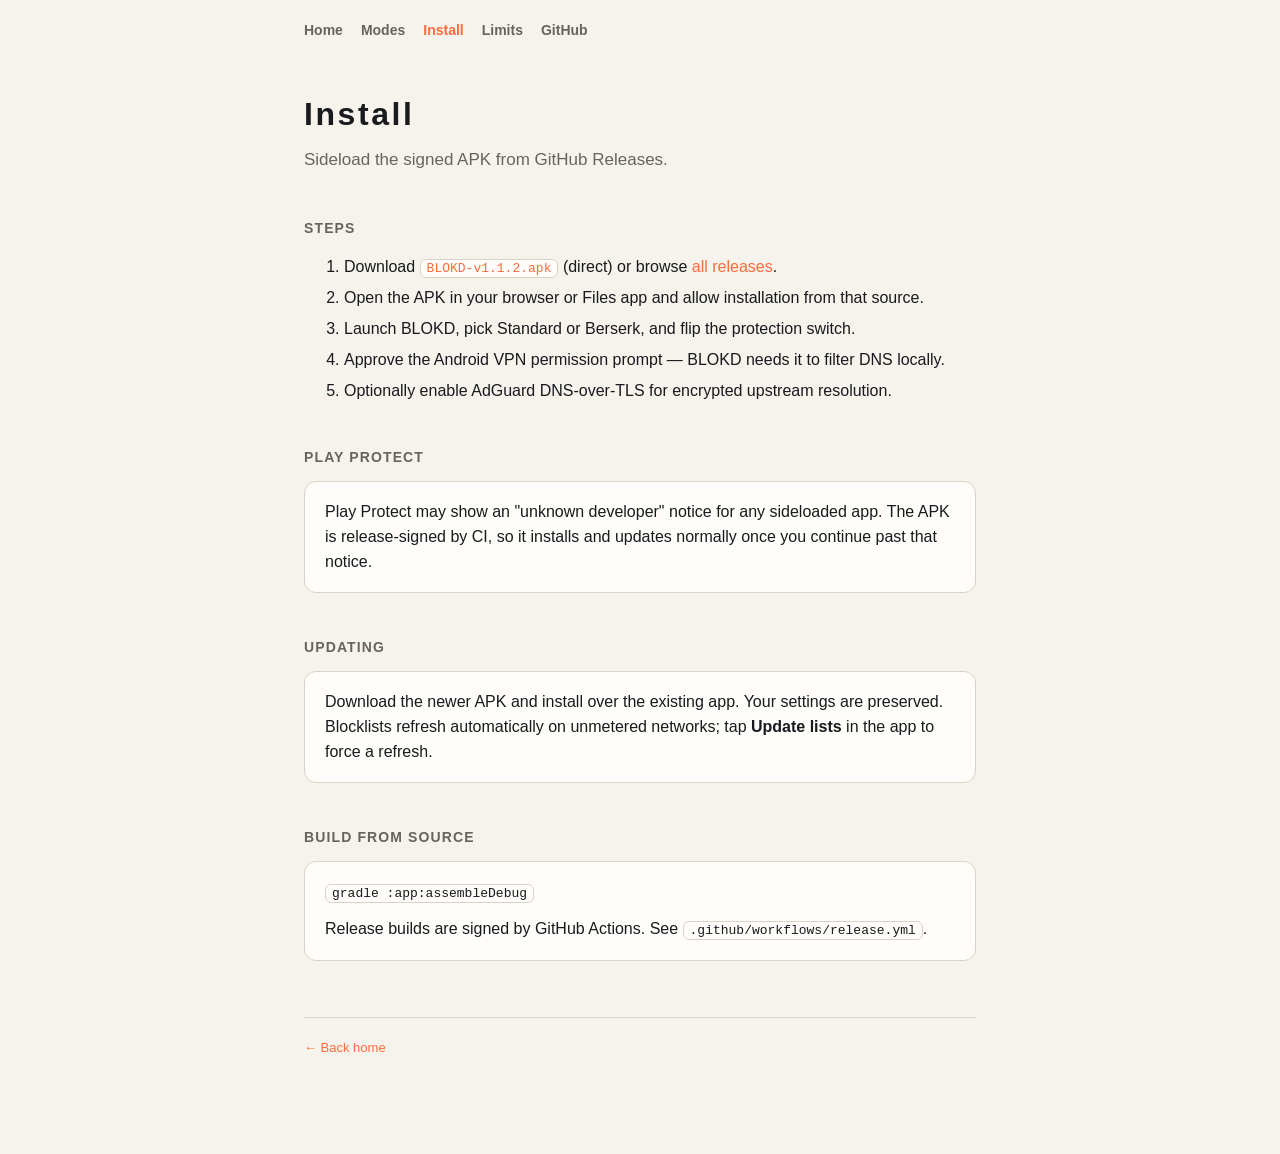
==== docs/install.html @ 342e2b6f "Replace teal B icon with black-and-white BLOKD logo Use the new geometric white-on-black B mark for " ====
<!doctype html>
<html lang="en">
<head>
  <meta charset="utf-8" />
  <meta name="viewport" content="width=device-width, initial-scale=1" />
  <title>BLOKD — Install</title>
  <meta property="og:image" content="https://anishfyi.github.io/BLOKD/blokd-banner-bw.png" />
  <meta name="twitter:card" content="summary_large_image" />
  <meta name="twitter:image" content="https://anishfyi.github.io/BLOKD/blokd-banner-bw.png" />
  <link rel="icon" type="image/png" href="favicon.png" />
  <link rel="stylesheet" href="site.css" />
</head>
<body>
  <nav>
    <a href="index.html">Home</a>
    <a href="modes.html">Modes</a>
    <a class="active" href="install.html">Install</a>
    <a href="limitations.html">Limits</a>
    <a href="https://github.com/anishfyi/BLOKD">GitHub</a>
  </nav>
  <main>
    <h1 class="brand" style="font-size:32px;letter-spacing:0.08em;">Install</h1>
    <p class="tag">Sideload the signed APK from GitHub Releases.</p>

    <h2>Steps</h2>
    <ol>
      <li>Download <a href="https://github.com/anishfyi/BLOKD/releases/download/v1.1.2/BLOKD-v1.1.2.apk"><code>BLOKD-v1.1.2.apk</code></a> (direct) or browse <a href="https://github.com/anishfyi/BLOKD/releases/tag/v1.1.2">all releases</a>.</li>
      <li>Open the APK in your browser or Files app and allow installation from that source.</li>
      <li>Launch BLOKD, pick Standard or Berserk, and flip the protection switch.</li>
      <li>Approve the Android VPN permission prompt — BLOKD needs it to filter DNS locally.</li>
      <li>Optionally enable AdGuard DNS-over-TLS for encrypted upstream resolution.</li>
    </ol>

    <h2>Play Protect</h2>
    <div class="card">
      Play Protect may show an "unknown developer" notice for any sideloaded app. The APK is release-signed by CI, so it installs and updates normally once you continue past that notice.
    </div>

    <h2>Updating</h2>
    <div class="card">
      Download the newer APK and install over the existing app. Your settings are preserved. Blocklists refresh automatically on unmetered networks; tap <b>Update lists</b> in the app to force a refresh.
    </div>

    <h2>Build from source</h2>
    <div class="card">
      <code>gradle :app:assembleDebug</code>
      <p style="margin:12px 0 0;">Release builds are signed by GitHub Actions. See <code>.github/workflows/release.yml</code>.</p>
    </div>

    <footer>
      <a href="index.html">← Back home</a>
    </footer>
  </main>
</body>
</html>
---- docs/site.css ----
:root {
  --bg: #f6f3ec;
  --fg: #181a1e;
  --muted: #68645d;
  --card: #fffdf9;
  --border: #d8d3c8;
  --accent: #ff6b3d;
  --accent-fg: #ffffff;
  --accent-soft: #ffe4d8;
}
@media (prefers-color-scheme: dark) {
  :root {
    --bg: #101114;
    --fg: #f4f1ea;
    --muted: #bdb8af;
    --card: #1a1c20;
    --border: #3b3d42;
    --accent: #ff895f;
    --accent-fg: #3d1003;
    --accent-soft: #5a1d0a;
  }
}
* { box-sizing: border-box; }
html, body { margin: 0; padding: 0; }
body {
  background: var(--bg);
  color: var(--fg);
  font-family: -apple-system, BlinkMacSystemFont, "Segoe UI", Roboto, Helvetica, Arial, sans-serif;
  line-height: 1.55;
  -webkit-font-smoothing: antialiased;
}
a { color: var(--accent); text-decoration: none; }
a:hover { text-decoration: underline; }
nav {
  max-width: 720px;
  margin: 0 auto;
  padding: 20px 24px 0;
  display: flex;
  gap: 18px;
  flex-wrap: wrap;
  font-size: 14px;
  font-weight: 600;
}
nav a { color: var(--muted); }
nav a.active { color: var(--accent); }
main {
  max-width: 720px;
  margin: 0 auto;
  padding: 48px 24px 96px;
}
.hero-banner {
  display: block;
  width: 100%;
  height: auto;
  border-radius: 12px;
  margin-bottom: 32px;
  border: 1px solid var(--border);
}
.brand {
  font-weight: 800;
  letter-spacing: 0.14em;
  font-size: 44px;
  margin: 0 0 8px;
}
.tag { color: var(--muted); font-size: 17px; margin: 0 0 36px; }
.hero { text-align: center; margin-bottom: 8px; }
.logo { width: 88px; height: 88px; margin-bottom: 14px; }
.btn {
  display: inline-block;
  background: var(--accent);
  color: var(--accent-fg);
  text-decoration: none;
  font-weight: 700;
  padding: 12px 22px;
  border-radius: 10px;
  font-size: 15px;
}
.btn.secondary {
  background: transparent;
  color: var(--fg);
  border: 1px solid var(--border);
  margin-left: 10px;
}
h2 {
  font-size: 14px;
  text-transform: uppercase;
  letter-spacing: 0.08em;
  color: var(--muted);
  margin: 44px 0 12px;
}
.card {
  background: var(--card);
  border: 1px solid var(--border);
  border-radius: 12px;
  padding: 18px 20px;
  margin-top: 12px;
}
.card h3 { margin: 0 0 8px; font-size: 18px; }
ul { padding-left: 20px; }
li { margin: 6px 0; }
code {
  background: var(--card);
  border: 1px solid var(--border);
  border-radius: 6px;
  padding: 1px 6px;
  font-size: 13px;
}
.badge {
  display: inline-block;
  background: var(--accent-soft);
  color: var(--accent);
  font-size: 12px;
  font-weight: 700;
  padding: 3px 8px;
  border-radius: 6px;
  margin-left: 8px;
}
footer {
  margin-top: 56px;
  color: var(--muted);
  font-size: 13px;
  border-top: 1px solid var(--border);
  padding-top: 20px;
}
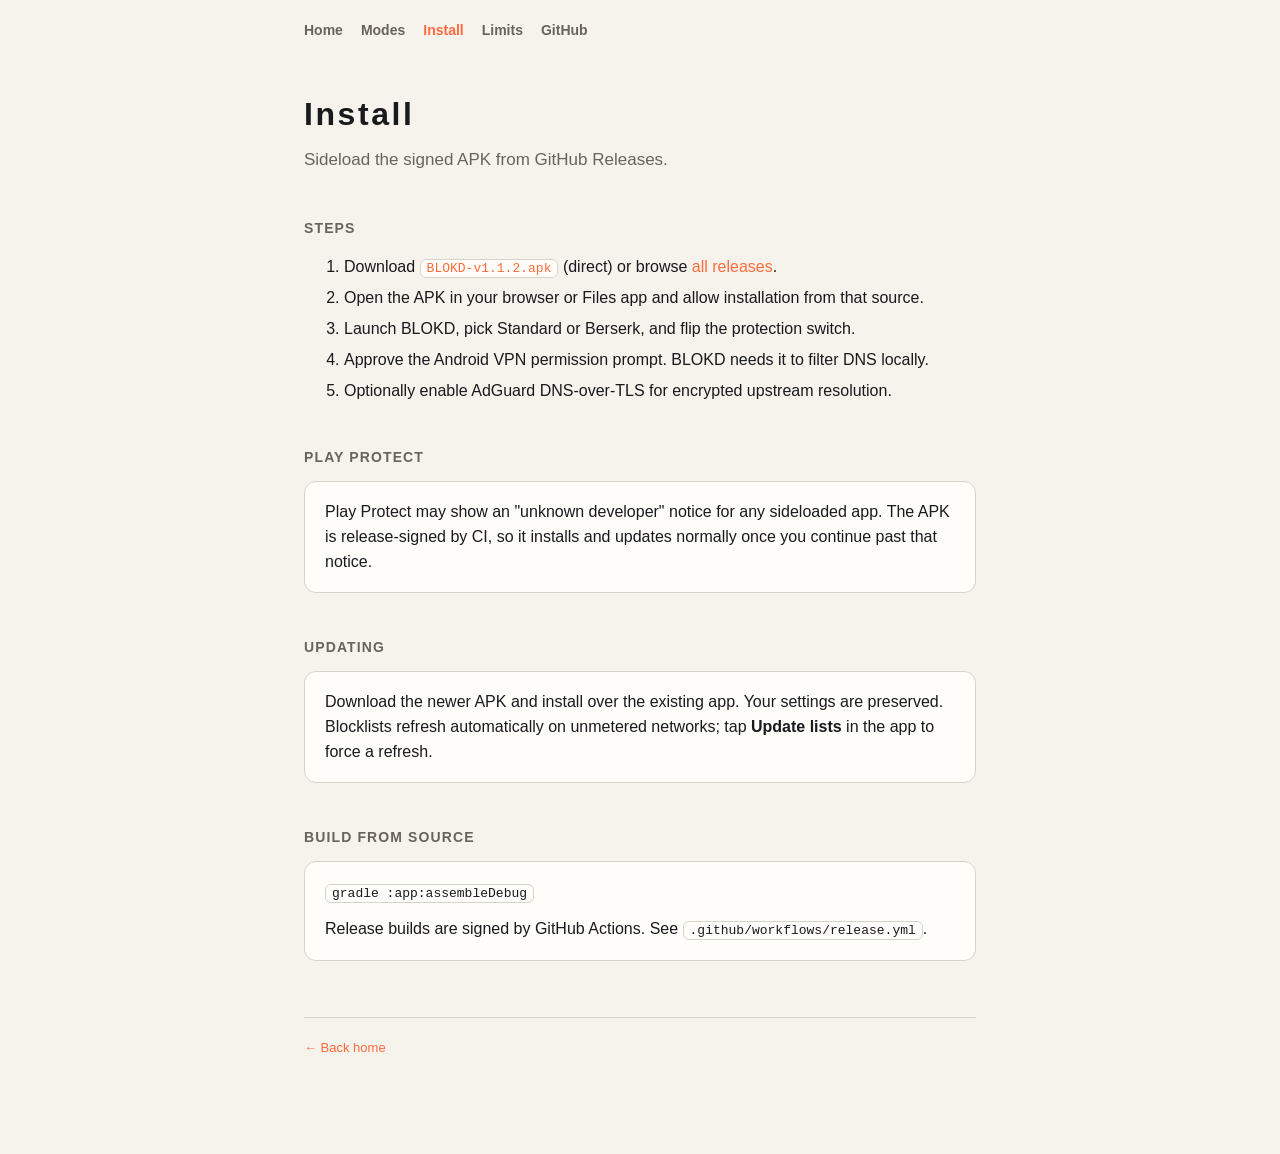
==== commit 7b2312ce: "Remove em dashes from docs, README, and code comments Replace with colons, periods, or plain phrasin" ====
--- a/docs/install.html
+++ b/docs/install.html
@@ -3,7 +3,7 @@
 <head>
   <meta charset="utf-8" />
   <meta name="viewport" content="width=device-width, initial-scale=1" />
-  <title>BLOKD — Install</title>
+  <title>BLOKD: Install</title>
   <meta property="og:image" content="https://anishfyi.github.io/BLOKD/blokd-banner-bw.png" />
   <meta name="twitter:card" content="summary_large_image" />
   <meta name="twitter:image" content="https://anishfyi.github.io/BLOKD/blokd-banner-bw.png" />
@@ -27,7 +27,7 @@
       <li>Download <a href="https://github.com/anishfyi/BLOKD/releases/download/v1.1.2/BLOKD-v1.1.2.apk"><code>BLOKD-v1.1.2.apk</code></a> (direct) or browse <a href="https://github.com/anishfyi/BLOKD/releases/tag/v1.1.2">all releases</a>.</li>
       <li>Open the APK in your browser or Files app and allow installation from that source.</li>
       <li>Launch BLOKD, pick Standard or Berserk, and flip the protection switch.</li>
-      <li>Approve the Android VPN permission prompt — BLOKD needs it to filter DNS locally.</li>
+      <li>Approve the Android VPN permission prompt. BLOKD needs it to filter DNS locally.</li>
       <li>Optionally enable AdGuard DNS-over-TLS for encrypted upstream resolution.</li>
     </ol>
 
--- a/docs/site.css
+++ b/docs/site.css
@@ -47,14 +47,6 @@
   max-width: 720px;
   margin: 0 auto;
   padding: 48px 24px 96px;
-}
-.hero-banner {
-  display: block;
-  width: 100%;
-  height: auto;
-  border-radius: 12px;
-  margin-bottom: 32px;
-  border: 1px solid var(--border);
 }
 .brand {
   font-weight: 800;
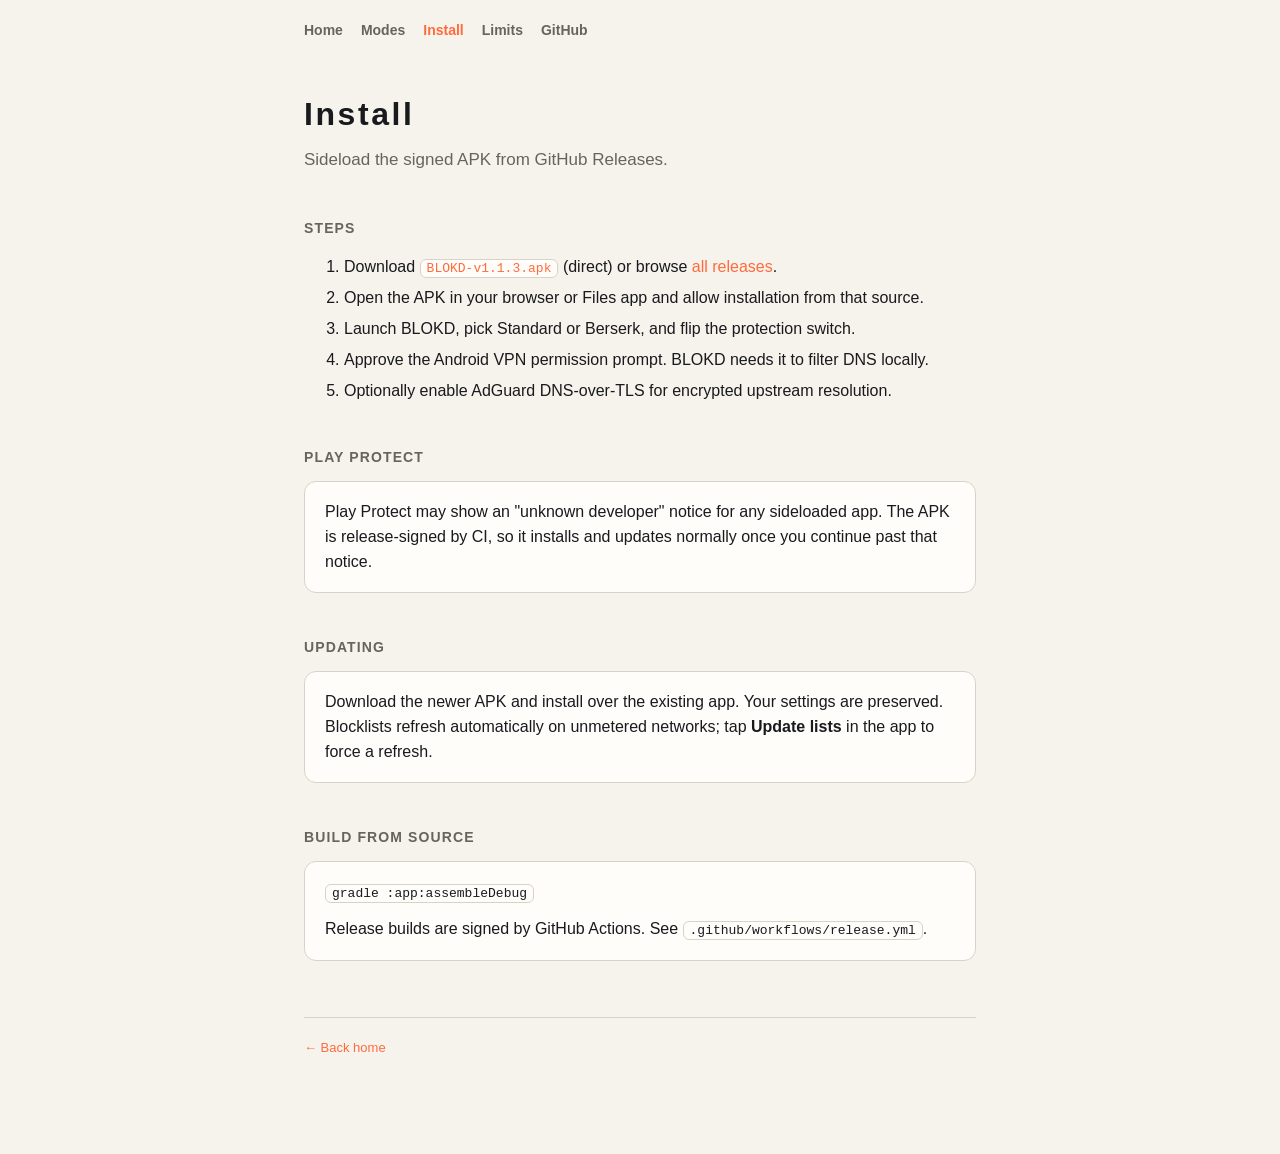
==== commit 9a2c06c5: "Update app and site icon to exact white-on-black B mark Replace launcher, favicon, and README logo a" ====
--- a/docs/install.html
+++ b/docs/install.html
@@ -24,7 +24,7 @@
 
     <h2>Steps</h2>
     <ol>
-      <li>Download <a href="https://github.com/anishfyi/BLOKD/releases/download/v1.1.2/BLOKD-v1.1.2.apk"><code>BLOKD-v1.1.2.apk</code></a> (direct) or browse <a href="https://github.com/anishfyi/BLOKD/releases/tag/v1.1.2">all releases</a>.</li>
+      <li>Download <a href="https://github.com/anishfyi/BLOKD/releases/download/v1.1.3/BLOKD-v1.1.3.apk"><code>BLOKD-v1.1.3.apk</code></a> (direct) or browse <a href="https://github.com/anishfyi/BLOKD/releases/tag/v1.1.3">all releases</a>.</li>
       <li>Open the APK in your browser or Files app and allow installation from that source.</li>
       <li>Launch BLOKD, pick Standard or Berserk, and flip the protection switch.</li>
       <li>Approve the Android VPN permission prompt. BLOKD needs it to filter DNS locally.</li>
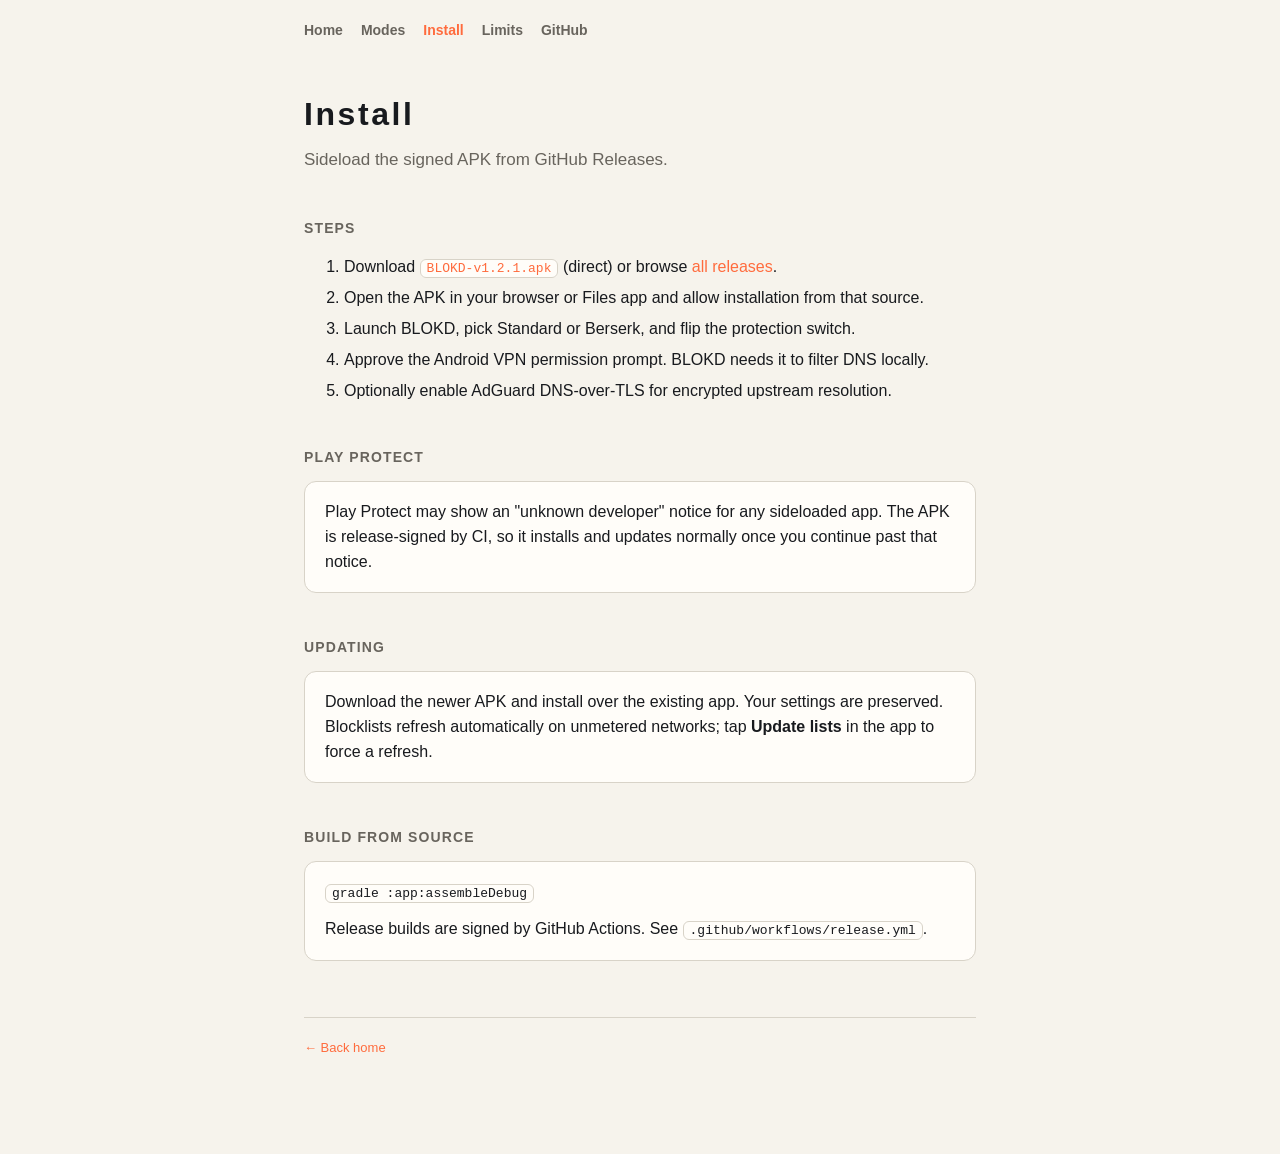
==== commit 95bf12a3: "docs(site): point GitHub Pages download links at v1.2.1 index.html hero button and install.html step" ====
--- a/docs/install.html
+++ b/docs/install.html
@@ -24,7 +24,7 @@
 
     <h2>Steps</h2>
     <ol>
-      <li>Download <a href="https://github.com/anishfyi/BLOKD/releases/download/v1.1.3/BLOKD-v1.1.3.apk"><code>BLOKD-v1.1.3.apk</code></a> (direct) or browse <a href="https://github.com/anishfyi/BLOKD/releases/tag/v1.1.3">all releases</a>.</li>
+      <li>Download <a href="https://github.com/anishfyi/BLOKD/releases/download/v1.2.1/BLOKD-v1.2.1.apk"><code>BLOKD-v1.2.1.apk</code></a> (direct) or browse <a href="https://github.com/anishfyi/BLOKD/releases/tag/v1.2.1">all releases</a>.</li>
       <li>Open the APK in your browser or Files app and allow installation from that source.</li>
       <li>Launch BLOKD, pick Standard or Berserk, and flip the protection switch.</li>
       <li>Approve the Android VPN permission prompt. BLOKD needs it to filter DNS locally.</li>
--- a/docs/site.css
+++ b/docs/site.css
@@ -57,6 +57,14 @@
 .tag { color: var(--muted); font-size: 17px; margin: 0 0 36px; }
 .hero { text-align: center; margin-bottom: 8px; }
 .logo { width: 88px; height: 88px; margin-bottom: 14px; }
+.hero-actions {
+  display: flex;
+  flex-wrap: wrap;
+  gap: 12px;
+  justify-content: center;
+  align-items: center;
+  margin-top: 4px;
+}
 .btn {
   display: inline-block;
   background: var(--accent);
@@ -71,7 +79,6 @@
   background: transparent;
   color: var(--fg);
   border: 1px solid var(--border);
-  margin-left: 10px;
 }
 h2 {
   font-size: 14px;
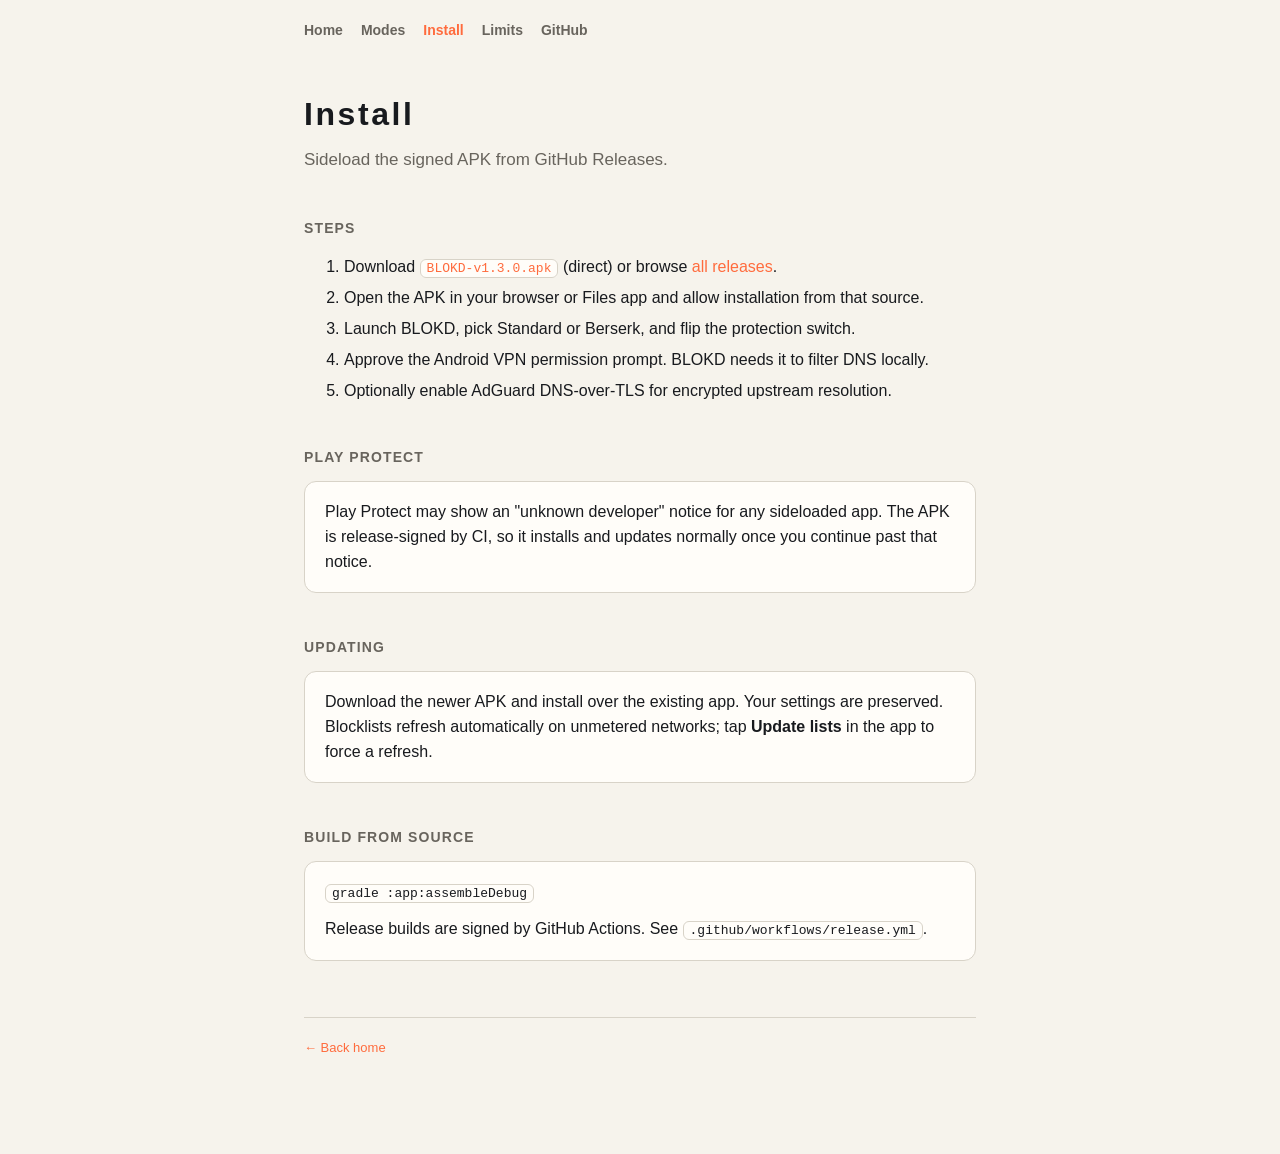
==== commit 703897ee: "feat(dns): in-memory DNS cache (v1.3.0) Add a pure-JVM TTL + LRU DnsCache keyed on qname/qtype/qclas" ====
--- a/docs/install.html
+++ b/docs/install.html
@@ -24,7 +24,7 @@
 
     <h2>Steps</h2>
     <ol>
-      <li>Download <a href="https://github.com/anishfyi/BLOKD/releases/download/v1.2.1/BLOKD-v1.2.1.apk"><code>BLOKD-v1.2.1.apk</code></a> (direct) or browse <a href="https://github.com/anishfyi/BLOKD/releases/tag/v1.2.1">all releases</a>.</li>
+      <li>Download <a href="https://github.com/anishfyi/BLOKD/releases/download/v1.3.0/BLOKD-v1.3.0.apk"><code>BLOKD-v1.3.0.apk</code></a> (direct) or browse <a href="https://github.com/anishfyi/BLOKD/releases/tag/v1.3.0">all releases</a>.</li>
       <li>Open the APK in your browser or Files app and allow installation from that source.</li>
       <li>Launch BLOKD, pick Standard or Berserk, and flip the protection switch.</li>
       <li>Approve the Android VPN permission prompt. BLOKD needs it to filter DNS locally.</li>
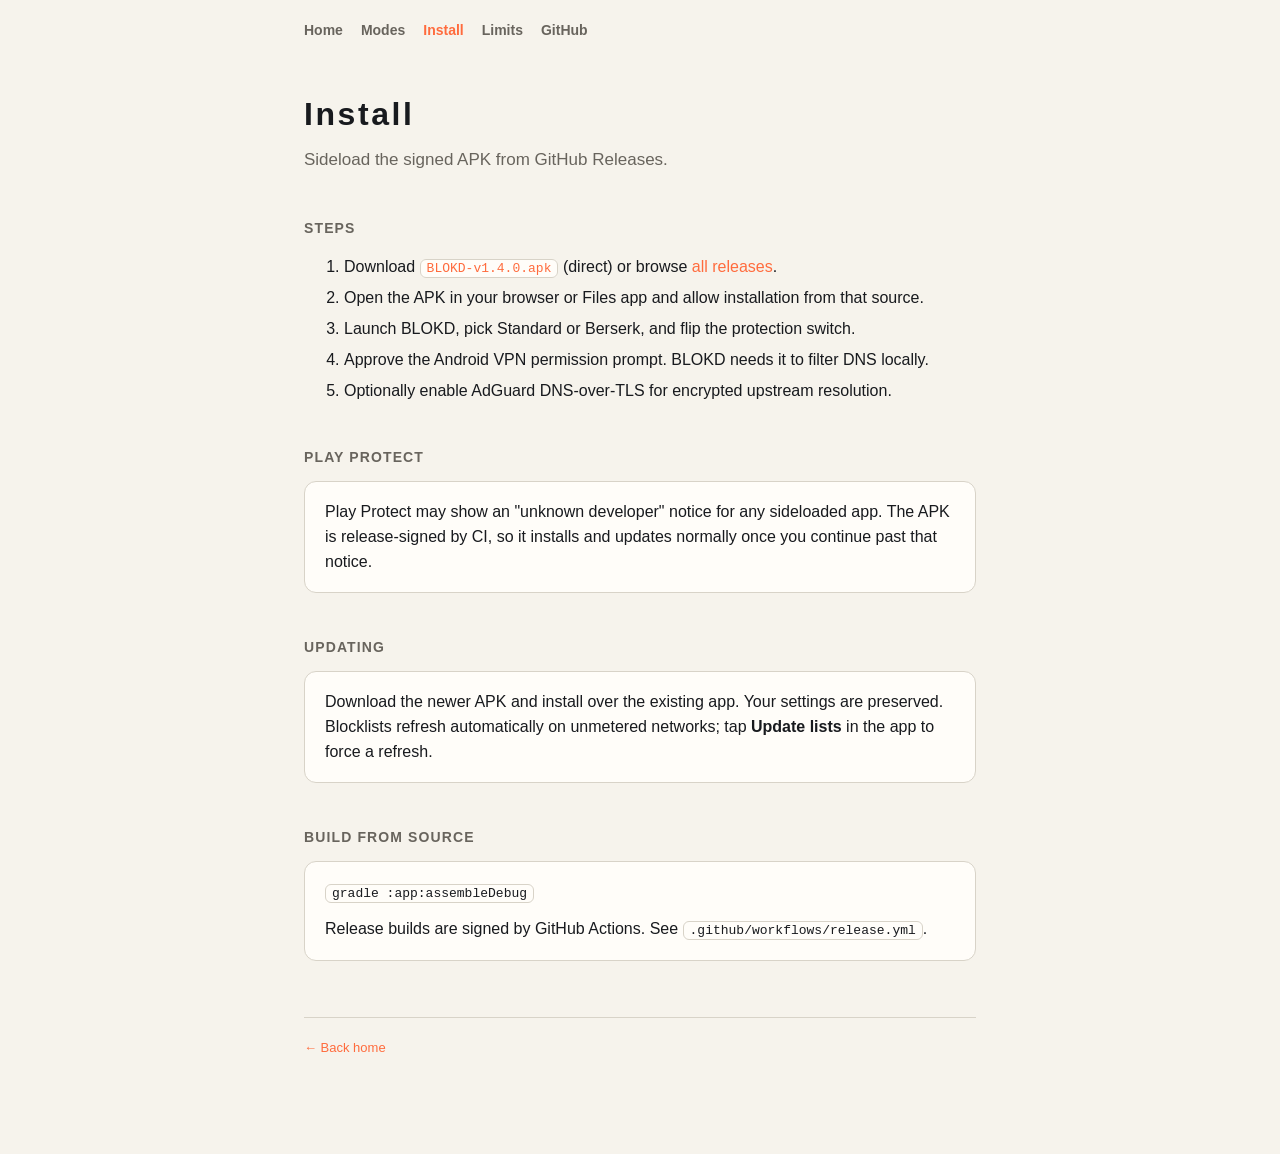
==== commit e086bd59: "feat(ui): allowlist editor (v1.4.0) Add an in-app Allowlist card to add/remove domains that are neve" ====
--- a/docs/install.html
+++ b/docs/install.html
@@ -24,7 +24,7 @@
 
     <h2>Steps</h2>
     <ol>
-      <li>Download <a href="https://github.com/anishfyi/BLOKD/releases/download/v1.3.0/BLOKD-v1.3.0.apk"><code>BLOKD-v1.3.0.apk</code></a> (direct) or browse <a href="https://github.com/anishfyi/BLOKD/releases/tag/v1.3.0">all releases</a>.</li>
+      <li>Download <a href="https://github.com/anishfyi/BLOKD/releases/download/v1.4.0/BLOKD-v1.4.0.apk"><code>BLOKD-v1.4.0.apk</code></a> (direct) or browse <a href="https://github.com/anishfyi/BLOKD/releases/tag/v1.4.0">all releases</a>.</li>
       <li>Open the APK in your browser or Files app and allow installation from that source.</li>
       <li>Launch BLOKD, pick Standard or Berserk, and flip the protection switch.</li>
       <li>Approve the Android VPN permission prompt. BLOKD needs it to filter DNS locally.</li>
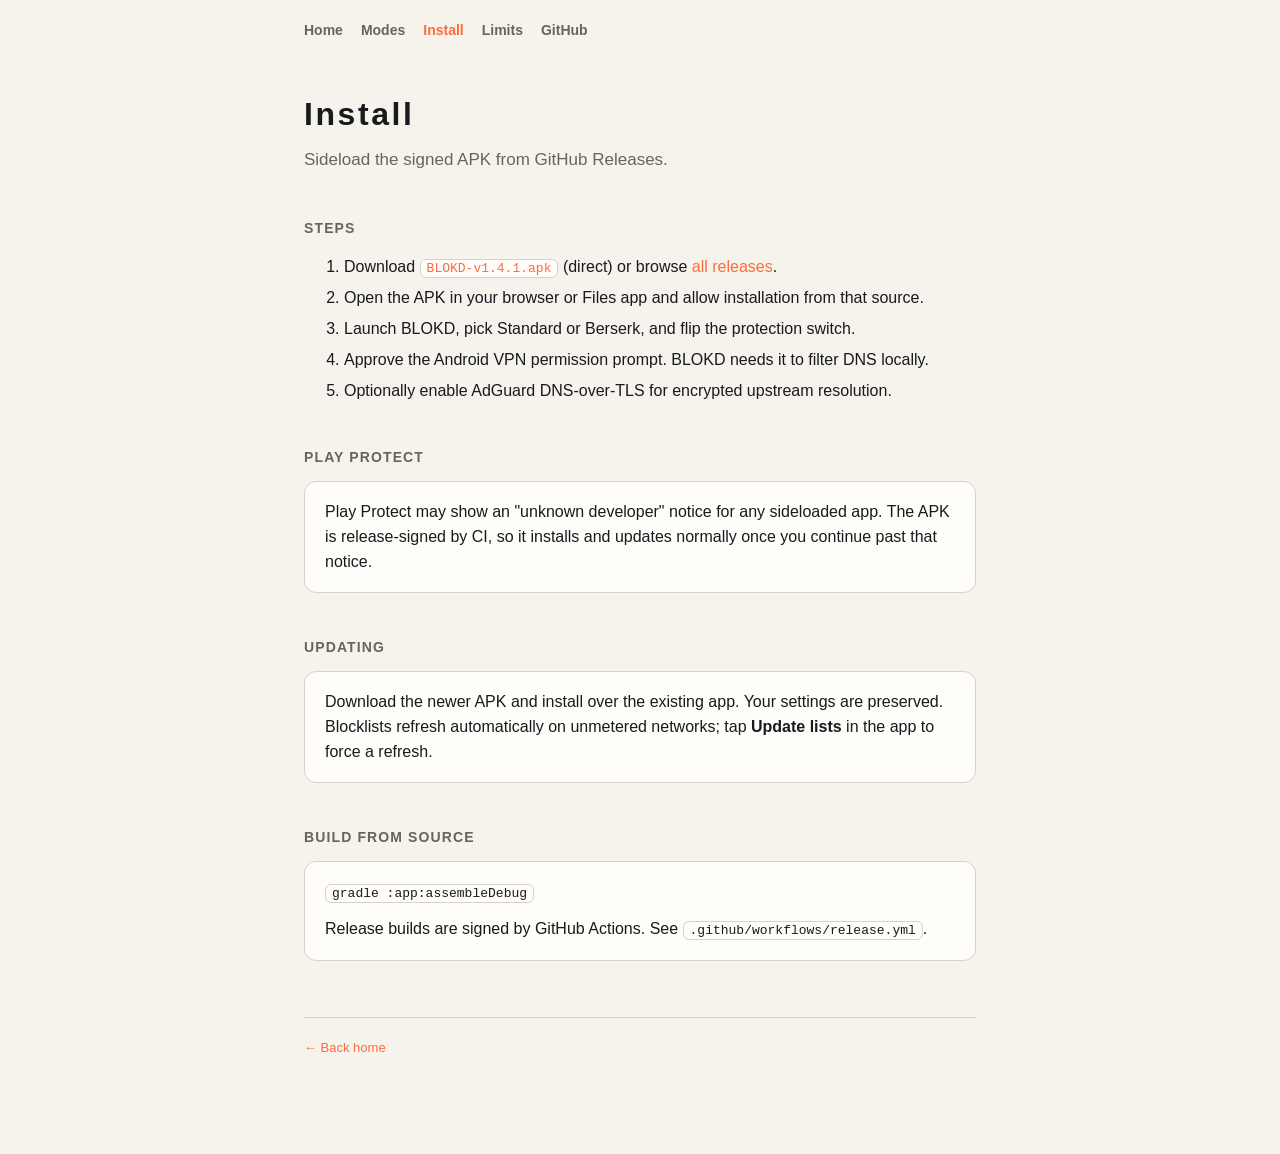
==== commit 8fd756ed: "perf(dns): pool AdGuard DoT connections (v1.4.1) Add DnsOverTlsPool that spreads queries round-robin" ====
--- a/docs/install.html
+++ b/docs/install.html
@@ -24,7 +24,7 @@
 
     <h2>Steps</h2>
     <ol>
-      <li>Download <a href="https://github.com/anishfyi/BLOKD/releases/download/v1.4.0/BLOKD-v1.4.0.apk"><code>BLOKD-v1.4.0.apk</code></a> (direct) or browse <a href="https://github.com/anishfyi/BLOKD/releases/tag/v1.4.0">all releases</a>.</li>
+      <li>Download <a href="https://github.com/anishfyi/BLOKD/releases/download/v1.4.1/BLOKD-v1.4.1.apk"><code>BLOKD-v1.4.1.apk</code></a> (direct) or browse <a href="https://github.com/anishfyi/BLOKD/releases/tag/v1.4.1">all releases</a>.</li>
       <li>Open the APK in your browser or Files app and allow installation from that source.</li>
       <li>Launch BLOKD, pick Standard or Berserk, and flip the protection switch.</li>
       <li>Approve the Android VPN permission prompt. BLOKD needs it to filter DNS locally.</li>
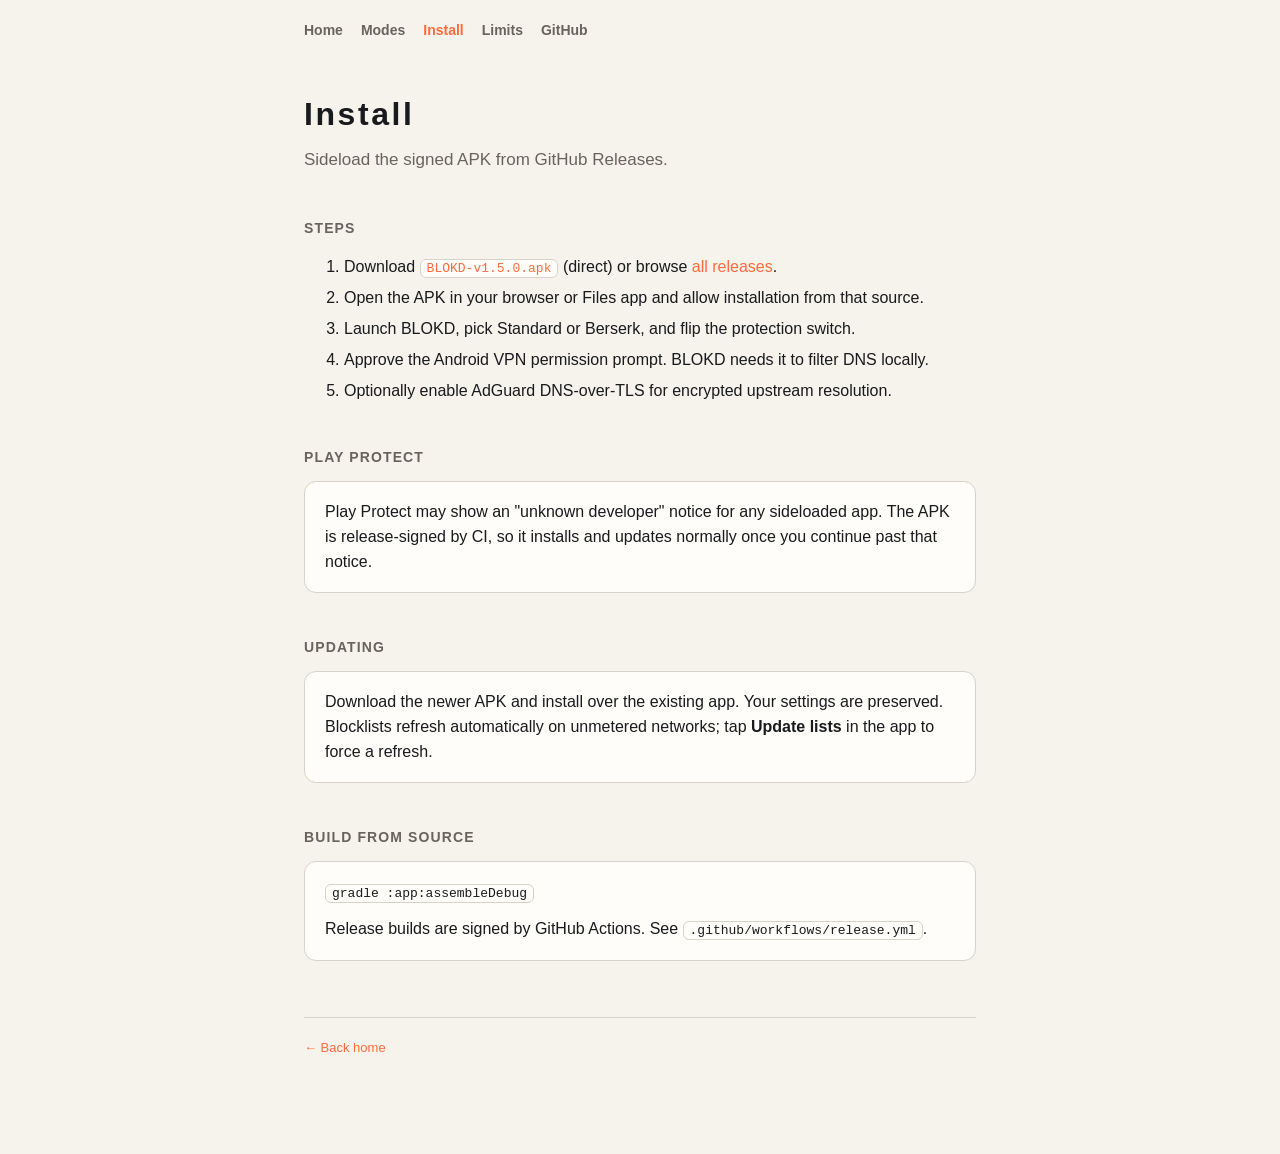
==== commit 474e6a96: "docs+release: v1.5.0 milestone (README refresh) Bring the README current: anti-bypass (DoH/DoT block" ====
--- a/docs/install.html
+++ b/docs/install.html
@@ -24,7 +24,7 @@
 
     <h2>Steps</h2>
     <ol>
-      <li>Download <a href="https://github.com/anishfyi/BLOKD/releases/download/v1.4.1/BLOKD-v1.4.1.apk"><code>BLOKD-v1.4.1.apk</code></a> (direct) or browse <a href="https://github.com/anishfyi/BLOKD/releases/tag/v1.4.1">all releases</a>.</li>
+      <li>Download <a href="https://github.com/anishfyi/BLOKD/releases/download/v1.5.0/BLOKD-v1.5.0.apk"><code>BLOKD-v1.5.0.apk</code></a> (direct) or browse <a href="https://github.com/anishfyi/BLOKD/releases/tag/v1.5.0">all releases</a>.</li>
       <li>Open the APK in your browser or Files app and allow installation from that source.</li>
       <li>Launch BLOKD, pick Standard or Berserk, and flip the protection switch.</li>
       <li>Approve the Android VPN permission prompt. BLOKD needs it to filter DNS locally.</li>
